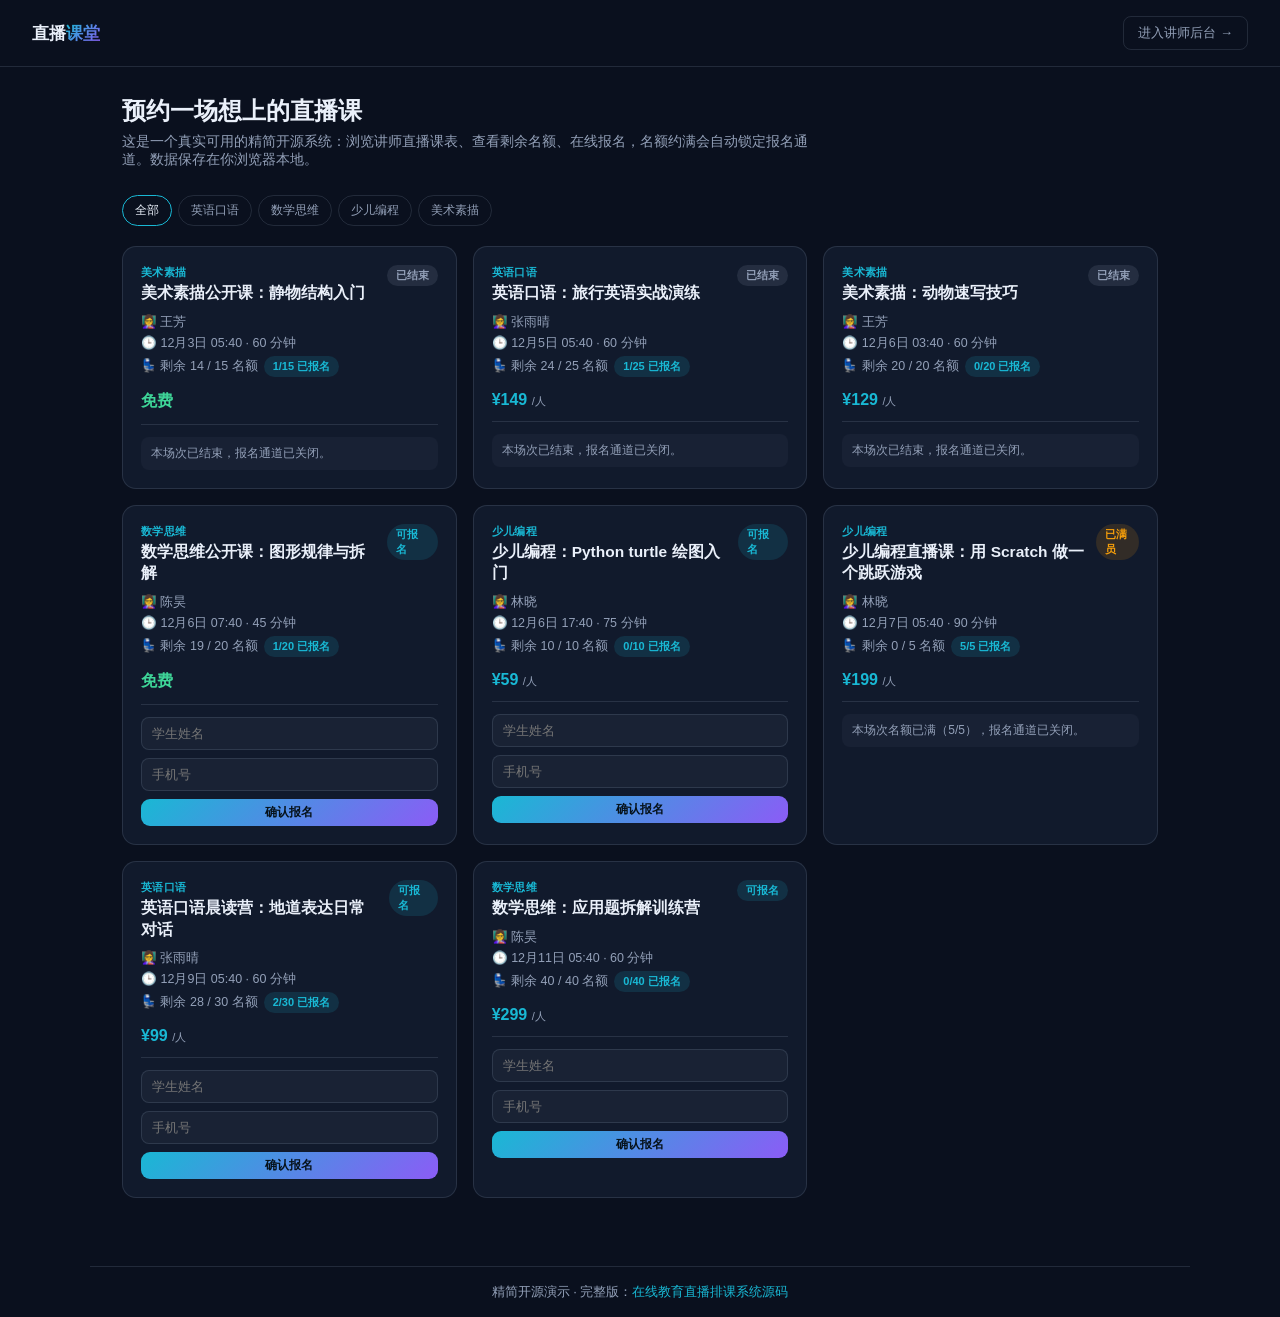
==== index.html @ 87291616 "Initial commit: functional live-class scheduling and seat-limited enrollment system (frontend + admi" ====
<!DOCTYPE html>
<html lang="zh-CN">
<head>
<meta charset="UTF-8">
<meta name="viewport" content="width=device-width, initial-scale=1.0">
<title>在线教育直播排课系统（精简开源版）</title>
<meta name="description" content="免费开源的在线教育直播排课系统精简版：真实场次报名与容量控制，讲师直播课表浏览、在线报名、满员自动锁定，后台课表与报名管理，纯前端+localStorage实现，可作为学习或二次开发起点。">
<link rel="stylesheet" href="style.css">
</head>
<body>
  <header class="topbar">
    <div class="brand">直播<span class="accent">课堂</span></div>
    <a href="admin.html" class="nav-link">进入讲师后台 →</a>
  </header>

  <main class="container">
    <div class="page-head">
      <h1>预约一场想上的直播课</h1>
      <p>这是一个真实可用的精简开源系统：浏览讲师直播课表、查看剩余名额、在线报名，名额约满会自动锁定报名通道。数据保存在你浏览器本地。</p>
    </div>
    <div class="filter-row" id="subjectFilters"></div>
    <div id="sessionGrid" class="session-grid"></div>
  </main>

  <script src="data.js"></script>
  <script src="script.js"></script>

<footer style="margin:40px auto 16px;max-width:1100px;padding:16px 20px 0;border-top:1px solid var(--line,rgba(147,160,184,.18));text-align:center;color:var(--muted,#93A0B8);font-size:13px">精简开源演示 &middot; 完整版：<a href="https://inzyxuashop.com/jiaoyuzhibo-yuanma.html" target="_blank" rel="noopener" style="color:var(--cyan,#19B8D4);text-decoration:none">在线教育直播排课系统源码</a></footer>
</body>
</html>
---- style.css ----
:root{--ink:#0A101E;--surface:#111a2c;--surface2:#16223a;--line:rgba(147,160,184,.18);--muted:#93A0B8;--text:#EAF0FA;--cyan:#19B8D4;--violet:#8B5CF6;--green:#3ED598;--red:#F87171;--amber:#F59E0B;--radius:14px;color-scheme:dark}
*{box-sizing:border-box}
body{margin:0;background:var(--ink);color:var(--text);font-family:-apple-system,BlinkMacSystemFont,"Segoe UI","PingFang SC","Microsoft YaHei",sans-serif;min-height:100vh}
a{color:inherit;text-decoration:none}

.topbar{display:flex;align-items:center;justify-content:space-between;padding:16px 32px;border-bottom:1px solid var(--line)}
.brand{font-size:17px;font-weight:700}
.brand .accent{background:linear-gradient(135deg,var(--cyan),var(--violet));-webkit-background-clip:text;background-clip:text;color:transparent}
.nav-link{font-size:13px;color:var(--muted);border:1px solid var(--line);padding:7px 14px;border-radius:8px}
.nav-link:hover{border-color:var(--cyan);color:var(--text)}

.container{max-width:1100px;margin:0 auto;padding:28px 32px}
.page-head h1{font-size:24px;font-weight:700;margin:0 0 6px}
.page-head p{color:var(--muted);font-size:14px;margin:0 0 26px;max-width:700px}

.filter-row{display:flex;gap:6px;flex-wrap:wrap;margin-bottom:20px}
.filter-btn{font-size:12px;padding:6px 12px;border-radius:999px;border:1px solid var(--line);background:transparent;color:var(--muted);cursor:pointer}
.filter-btn.active{border-color:var(--cyan);color:var(--text)}

.session-grid{display:grid;grid-template-columns:repeat(auto-fill,minmax(280px,1fr));gap:16px}
.session-card{background:var(--surface);border:1px solid var(--line);border-radius:var(--radius);padding:18px;display:flex;flex-direction:column;gap:10px}
.session-card__top{display:flex;justify-content:space-between;align-items:flex-start;gap:8px}
.session-card__subject{font-size:11px;color:var(--cyan);font-weight:700;text-transform:uppercase;letter-spacing:.03em}
.session-card h3{margin:2px 0 0;font-size:15.5px;line-height:1.4}
.session-card__meta{font-size:12.5px;color:var(--muted);display:flex;flex-direction:column;gap:4px}
.session-card__meta span{display:flex;gap:6px;align-items:center}
.session-card__footer{display:flex;justify-content:space-between;align-items:center;margin-top:4px}
.session-card__price{font-size:16px;font-weight:800;color:var(--cyan)}
.session-card__price.free{color:var(--green)}
.session-card__price span{font-size:11px;color:var(--muted);font-weight:400}

.seats-badge{display:inline-block;font-size:11px;font-weight:700;padding:3px 9px;border-radius:999px;background:rgba(25,184,212,.14);color:var(--cyan)}
.seats-badge.low{background:rgba(245,158,11,.14);color:var(--amber)}

.badge{display:inline-block;font-size:11px;font-weight:700;padding:3px 9px;border-radius:999px}
.badge.upcoming{background:rgba(25,184,212,.14);color:var(--cyan)}
.badge.full{background:rgba(245,158,11,.14);color:var(--amber)}
.badge.ended{background:rgba(147,160,184,.14);color:var(--muted)}

.enroll-box{border-top:1px solid var(--line);padding-top:12px;margin-top:2px}
.enroll-box form{display:flex;flex-direction:column;gap:8px}
.enroll-box input{background:rgba(147,160,184,.06);border:1px solid var(--line);border-radius:8px;padding:8px 10px;color:var(--text);font-family:inherit;font-size:13px;outline:none;width:100%}
.enroll-box input:focus{border-color:var(--cyan)}
.enroll-note{font-size:12px;color:var(--muted);padding:8px 10px;background:rgba(147,160,184,.05);border-radius:8px}

.modal-backdrop{position:fixed;inset:0;background:rgba(4,8,16,.75);display:none;align-items:center;justify-content:center;padding:20px;z-index:50}
.modal-backdrop.show{display:flex}
.modal{background:var(--surface);border:1px solid var(--line);border-radius:18px;max-width:460px;width:100%;max-height:88vh;overflow:auto;padding:26px}
.modal h2{margin:0 0 6px;font-size:18px}
.modal .sub{color:var(--muted);font-size:12.5px;margin:0 0 18px}
.modal-close{float:right;background:none;border:none;color:var(--muted);font-size:20px;cursor:pointer}

.field{display:flex;flex-direction:column;gap:6px;margin-bottom:14px}
.field label{font-size:12px;color:var(--muted);font-weight:600}
.field input,.field select,.field textarea{background:rgba(147,160,184,.06);border:1px solid var(--line);border-radius:8px;padding:9px 11px;color:var(--text);font-family:inherit;font-size:13.5px;outline:none;width:100%}
.field input:focus,.field select:focus,.field textarea:focus{border-color:var(--cyan)}
.field-row{display:grid;grid-template-columns:1fr 1fr;gap:10px}

.btn{font-family:inherit;font-size:13.5px;font-weight:600;padding:10px 18px;border-radius:9px;border:1px solid var(--line);background:transparent;color:var(--text);cursor:pointer}
.btn:hover{border-color:var(--cyan)}
.btn-primary{background:linear-gradient(135deg,var(--cyan),var(--violet));border:none;color:#06121A}
.btn-block{width:100%}
.btn-sm{padding:5px 11px;font-size:12px}
.btn-danger{border-color:rgba(248,113,113,.4);color:var(--red)}

.msg{margin:0 0 14px;font-size:12.5px;padding:9px 12px;border-radius:8px}
.msg.error{background:rgba(248,113,113,.1);border:1px solid rgba(248,113,113,.3);color:var(--red)}
.msg.success{background:rgba(62,213,152,.1);border:1px solid rgba(62,213,152,.3);color:var(--green)}

/* admin */
.admin-layout{display:flex;min-height:100vh}
.sidebar{width:220px;flex-shrink:0;border-right:1px solid var(--line);padding:20px 14px}
.sidebar .brand{padding:0 10px 20px}
.side-link{display:block;padding:10px 12px;border-radius:9px;font-size:13.5px;color:var(--muted);margin-bottom:4px;cursor:pointer}
.side-link:hover{background:rgba(147,160,184,.06)}
.side-link.active{background:rgba(25,184,212,.12);color:var(--text)}
.admin-main{flex:1;padding:28px 34px;overflow:auto}
.admin-view{display:none}
.admin-view.active{display:block}

.stat-grid{display:grid;grid-template-columns:repeat(4,1fr);gap:14px;margin-bottom:26px}
.stat-card{background:var(--surface);border:1px solid var(--line);border-radius:var(--radius);padding:20px}
.stat-card .num{font-size:26px;font-weight:800}
.stat-card .label{font-size:12px;color:var(--muted);margin-top:4px}

table{width:100%;border-collapse:collapse;font-size:13.5px}
th{text-align:left;padding:10px 12px;color:var(--muted);font-weight:600;border-bottom:1px solid var(--line);font-size:12px}
td{padding:11px 12px;border-bottom:1px solid var(--line)}
.table-actions{display:flex;gap:6px}
.table-toolbar{display:flex;justify-content:space-between;align-items:center;margin-bottom:16px;gap:12px;flex-wrap:wrap}

.select-inline{background:rgba(147,160,184,.06);border:1px solid var(--line);border-radius:8px;padding:8px 11px;color:var(--text);font-family:inherit;font-size:13px}

@media (max-width:820px){
  .admin-layout{flex-direction:column}
  .sidebar{width:100%;display:flex;overflow-x:auto;border-right:none;border-bottom:1px solid var(--line)}
  .stat-grid{grid-template-columns:repeat(2,1fr)}
}
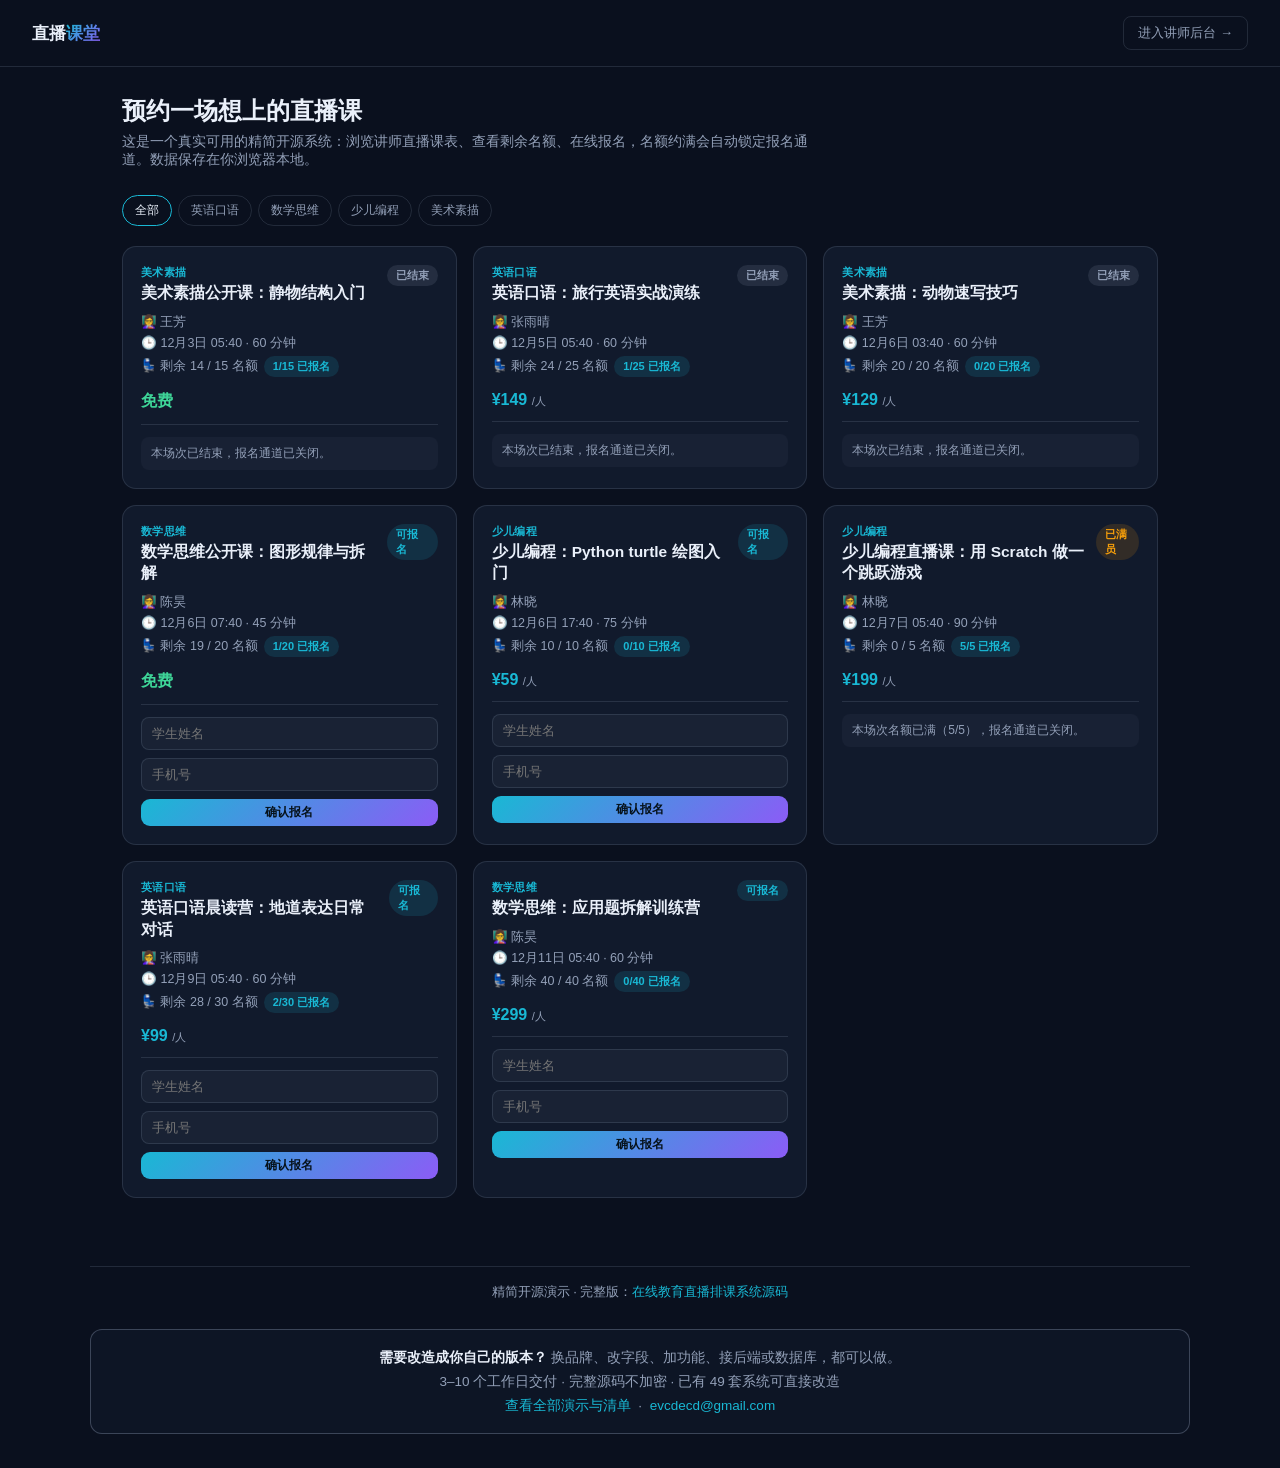
==== commit 5c6c9f73: "Add a custom-delivery footer" ====
--- a/index.html
+++ b/index.html
@@ -26,5 +26,15 @@
   <script src="script.js"></script>
 
 <footer style="margin:40px auto 16px;max-width:1100px;padding:16px 20px 0;border-top:1px solid var(--line,rgba(147,160,184,.18));text-align:center;color:var(--muted,#93A0B8);font-size:13px">精简开源演示 &middot; 完整版：<a href="https://inzyxuashop.com/jiaoyuzhibo-yuanma.html" target="_blank" rel="noopener" style="color:var(--cyan,#19B8D4);text-decoration:none">在线教育直播排课系统源码</a></footer>
+
+<!-- custom-delivery -->
+<div style="max-width:1100px;margin:28px auto 34px;padding:16px 20px;border:1px solid rgba(147,160,184,.35);border-radius:12px;background:rgba(17,26,44,.55);font:13.5px/1.75 -apple-system,BlinkMacSystemFont,'Segoe UI','PingFang SC','Microsoft YaHei',sans-serif;color:#93a0b8;text-align:center">
+  <strong style="color:#eaf0fa">需要改造成你自己的版本？</strong>
+  换品牌、改字段、加功能、接后端或数据库，都可以做。<br>
+  3–10 个工作日交付 · 完整源码不加密 · 已有 49 套系统可直接改造<br>
+  <a href="https://inzyxuashop.com" style="color:#19b8d4;text-decoration:none">查看全部演示与清单</a>
+  &nbsp;·&nbsp;
+  <a href="mailto:evcdecd@gmail.com" style="color:#19b8d4;text-decoration:none">evcdecd@gmail.com</a>
+</div>
 </body>
-</html>
+</html>
